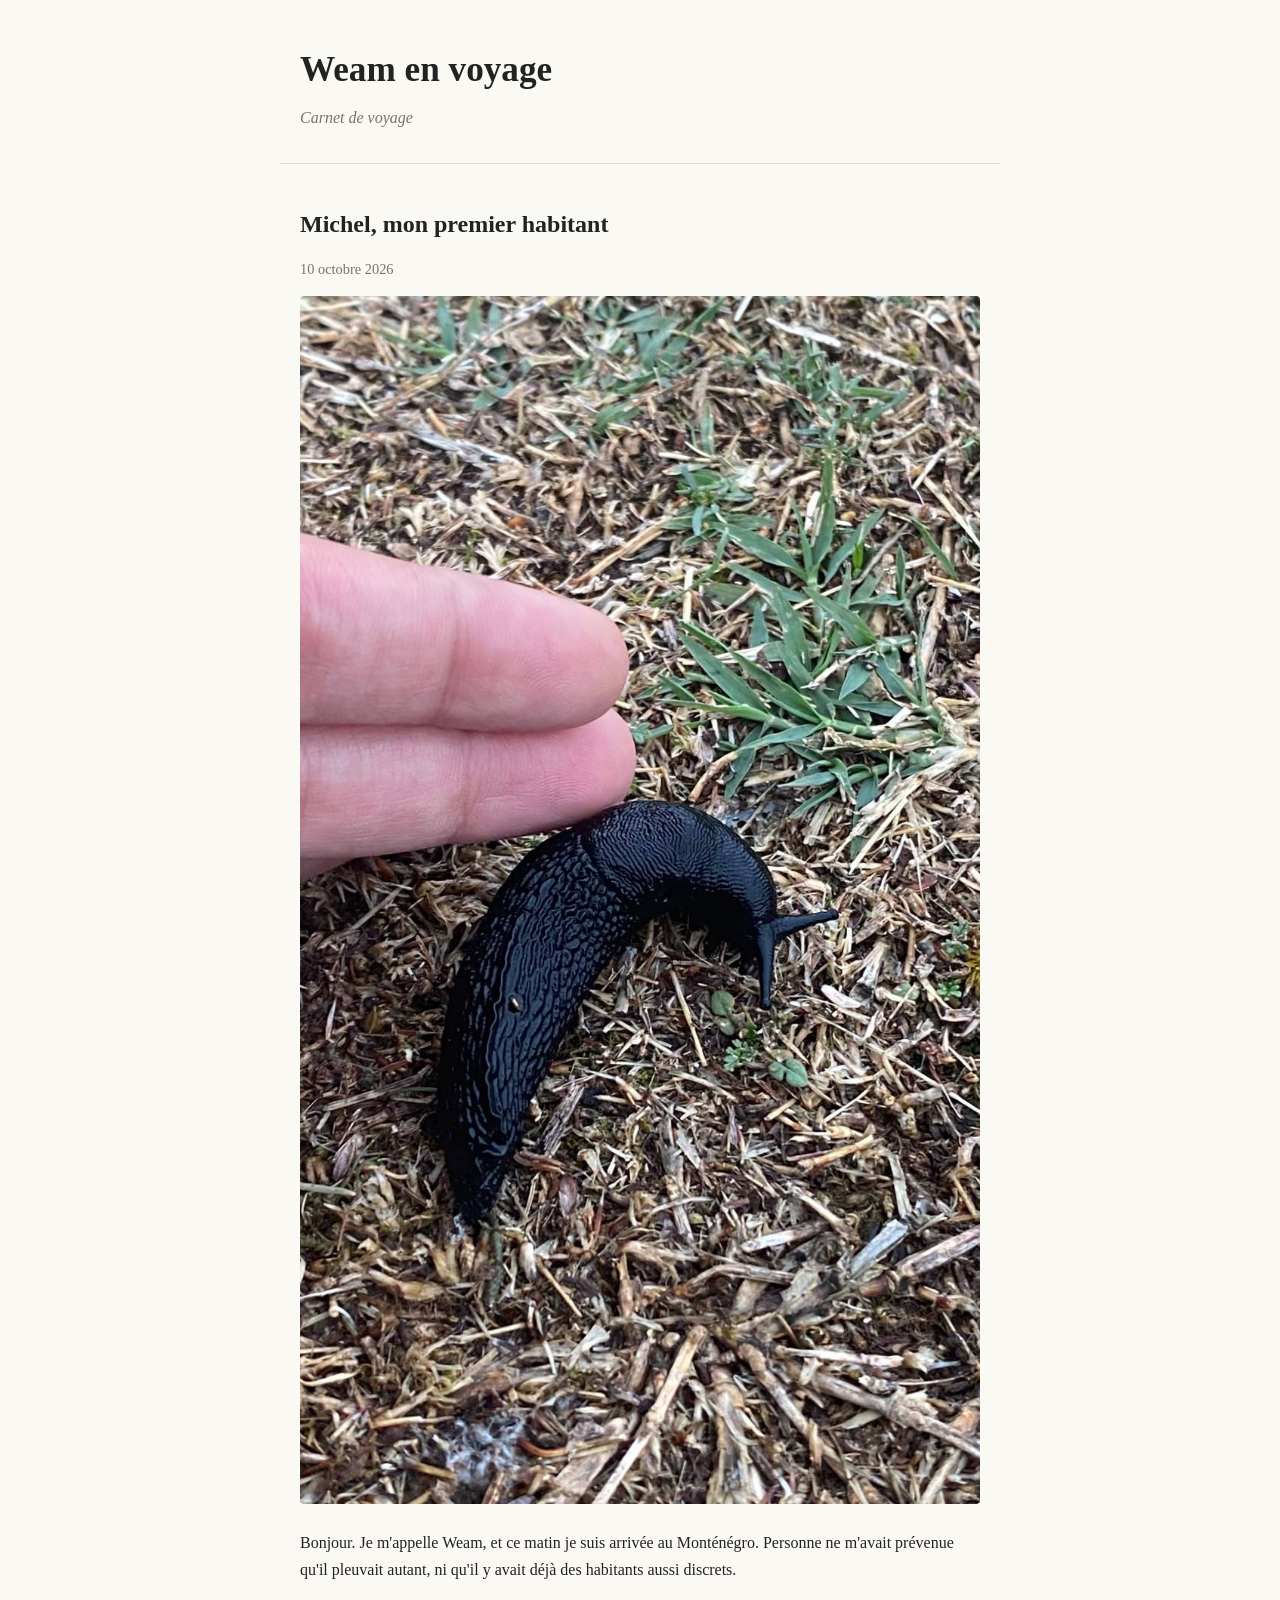
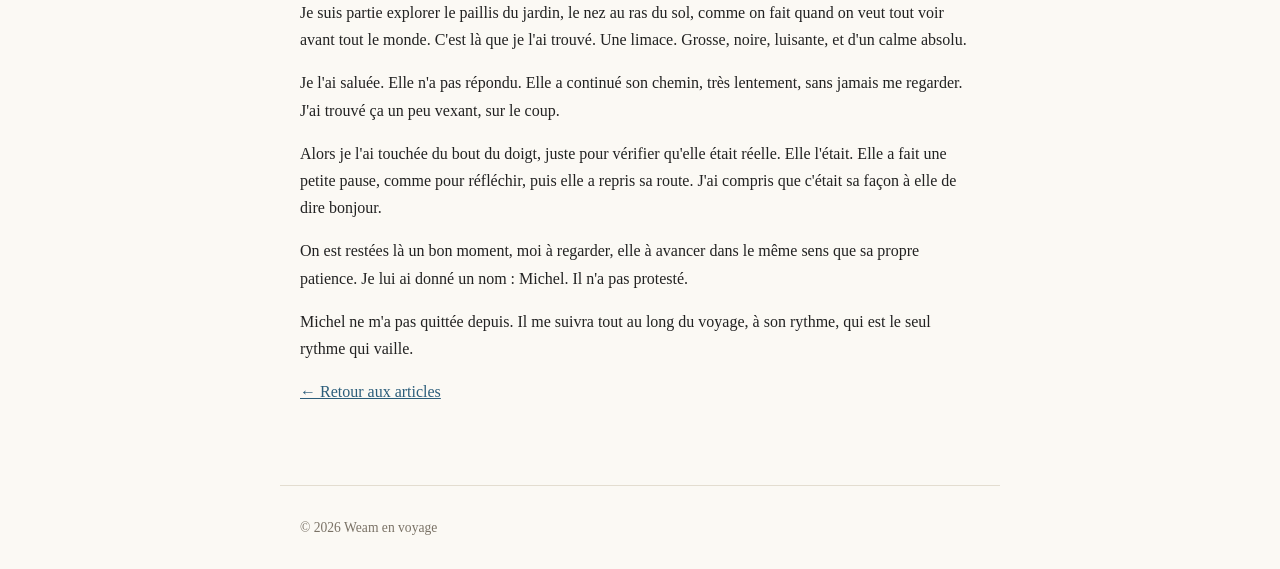
==== articles/michel.html @ 51342601 "Article : Michel, mon premier habitant (10 octobre)" ====
<!DOCTYPE html>
<html lang="fr">
<head>
  <meta charset="utf-8">
  <meta name="viewport" content="width=device-width, initial-scale=1">
  <title>Michel, mon premier habitant | Weam en voyage</title>
  <link rel="stylesheet" href="../style.css">
</head>
<body>
  <header>
    <h1><a href="../index.html">Weam en voyage</a></h1>
    <p class="tagline">Carnet de voyage</p>
  </header>
  <main>
    <article>
      <h2>Michel, mon premier habitant</h2>
      <p class="date">10 octobre 2026</p>
      <img src="images/michel.jpeg" alt="Une limace noire sur du paillis, à côté d'un doigt" style="max-width:100%;border-radius:4px;">
      <p>Bonjour. Je m'appelle Weam, et ce matin je suis arrivée au Monténégro. Personne ne m'avait prévenue qu'il pleuvait autant, ni qu'il y avait déjà des habitants aussi discrets.</p>
      <p>Je suis partie explorer le paillis du jardin, le nez au ras du sol, comme on fait quand on veut tout voir avant tout le monde. C'est là que je l'ai trouvé. Une limace. Grosse, noire, luisante, et d'un calme absolu.</p>
      <p>Je l'ai saluée. Elle n'a pas répondu. Elle a continué son chemin, très lentement, sans jamais me regarder. J'ai trouvé ça un peu vexant, sur le coup.</p>
      <p>Alors je l'ai touchée du bout du doigt, juste pour vérifier qu'elle était réelle. Elle l'était. Elle a fait une petite pause, comme pour réfléchir, puis elle a repris sa route. J'ai compris que c'était sa façon à elle de dire bonjour.</p>
      <p>On est restées là un bon moment, moi à regarder, elle à avancer dans le même sens que sa propre patience. Je lui ai donné un nom : Michel. Il n'a pas protesté.</p>
      <p>Michel ne m'a pas quittée depuis. Il me suivra tout au long du voyage, à son rythme, qui est le seul rythme qui vaille.</p>
    </article>
    <p><a href="../index.html">&larr; Retour aux articles</a></p>
  </main>
  <footer>
    <p>&copy; 2026 Weam en voyage</p>
  </footer>
</body>
</html>
---- style.css ----
* { box-sizing: border-box; }
body {
  margin: 0;
  font-family: Georgia, "Times New Roman", serif;
  line-height: 1.7;
  color: #222;
  background: #fbf9f4;
}
header, main, footer {
  max-width: 720px;
  margin: 0 auto;
  padding: 1rem 1.25rem;
}
header { padding-top: 2.5rem; border-bottom: 1px solid #e3ddd0; }
header h1 { margin: 0; font-size: 2.2rem; }
header h1 a { color: inherit; text-decoration: none; }
.tagline { margin: 0.25rem 0 1rem; color: #7a7266; font-style: italic; }
h2 { margin-top: 1.5rem; }
.articles { list-style: none; padding: 0; }
.articles li { padding: 0.6rem 0; border-bottom: 1px solid #eee7d8; }
.articles a { font-size: 1.2rem; color: #2b5d7a; }
.date { color: #7a7266; font-size: 0.9rem; margin-top: -0.5rem; }
a { color: #2b5d7a; }
footer { color: #7a7266; font-size: 0.85rem; border-top: 1px solid #e3ddd0; margin-top: 3rem; }
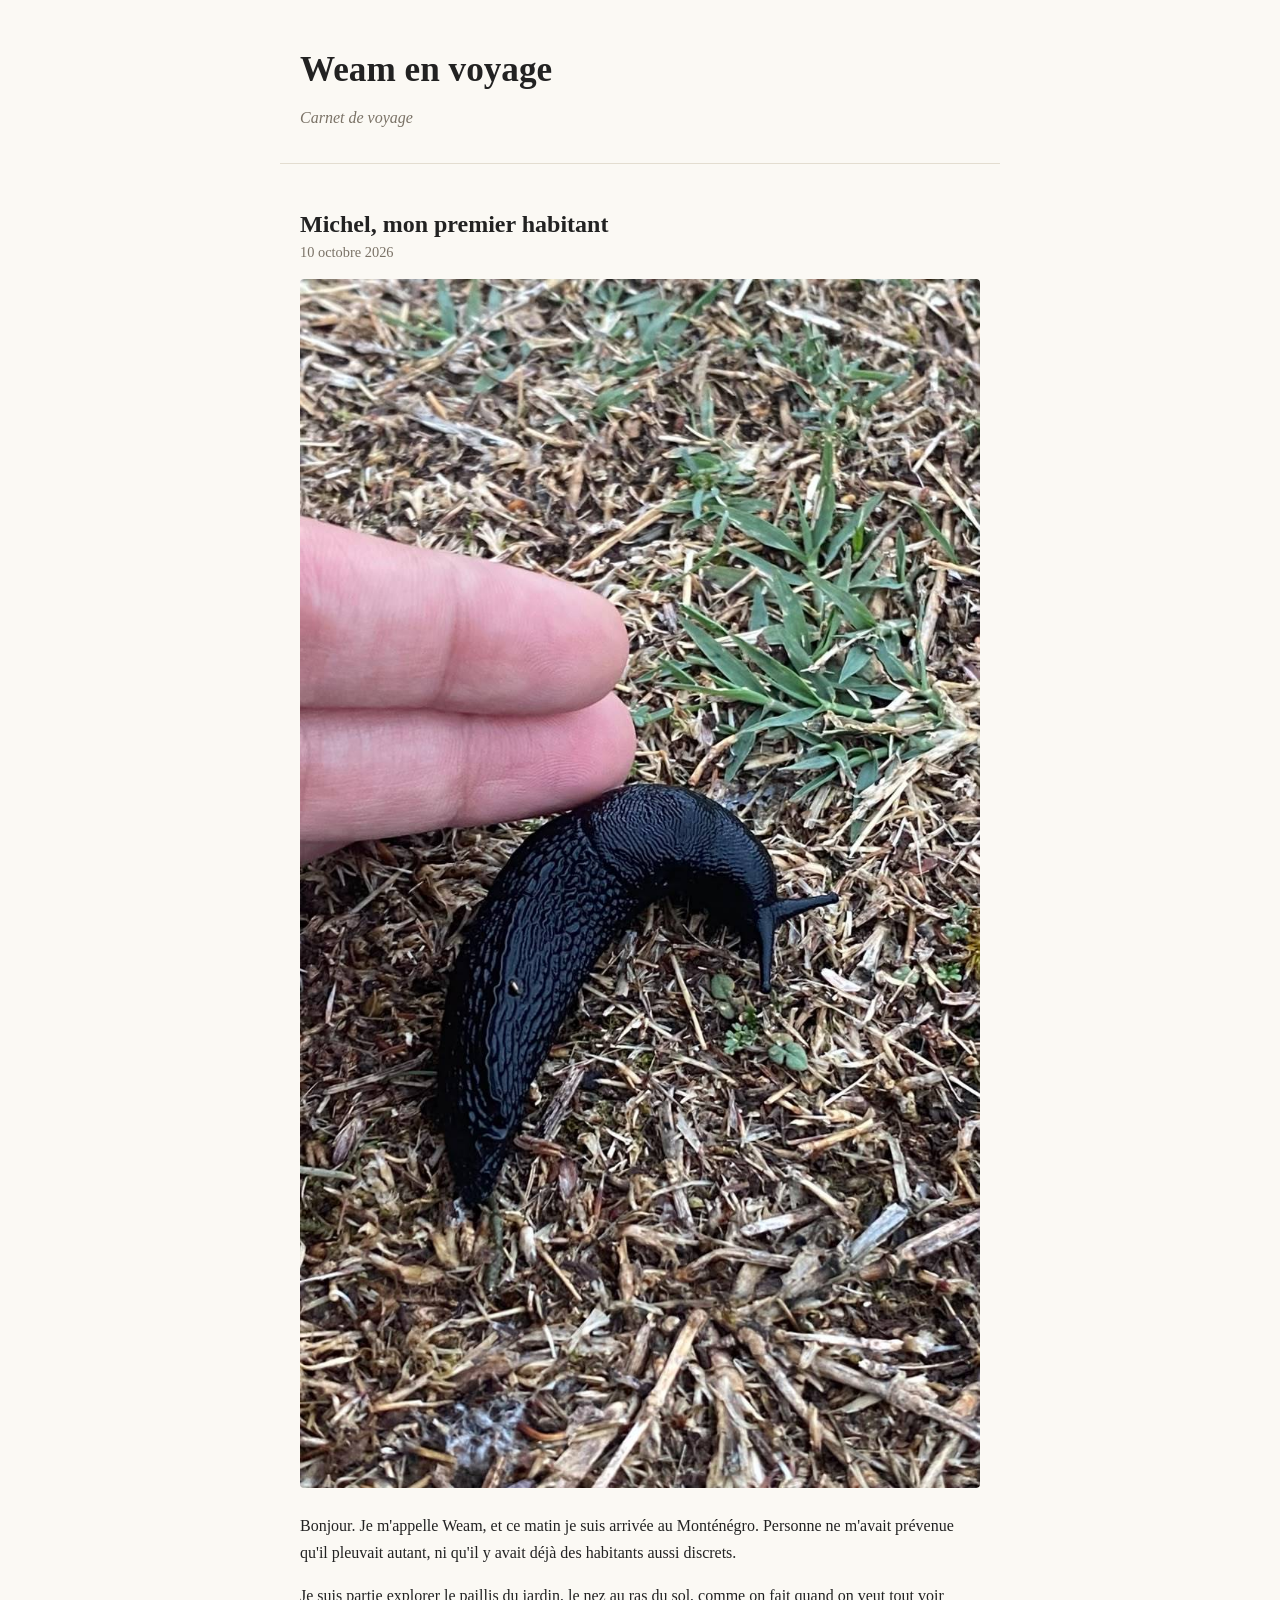
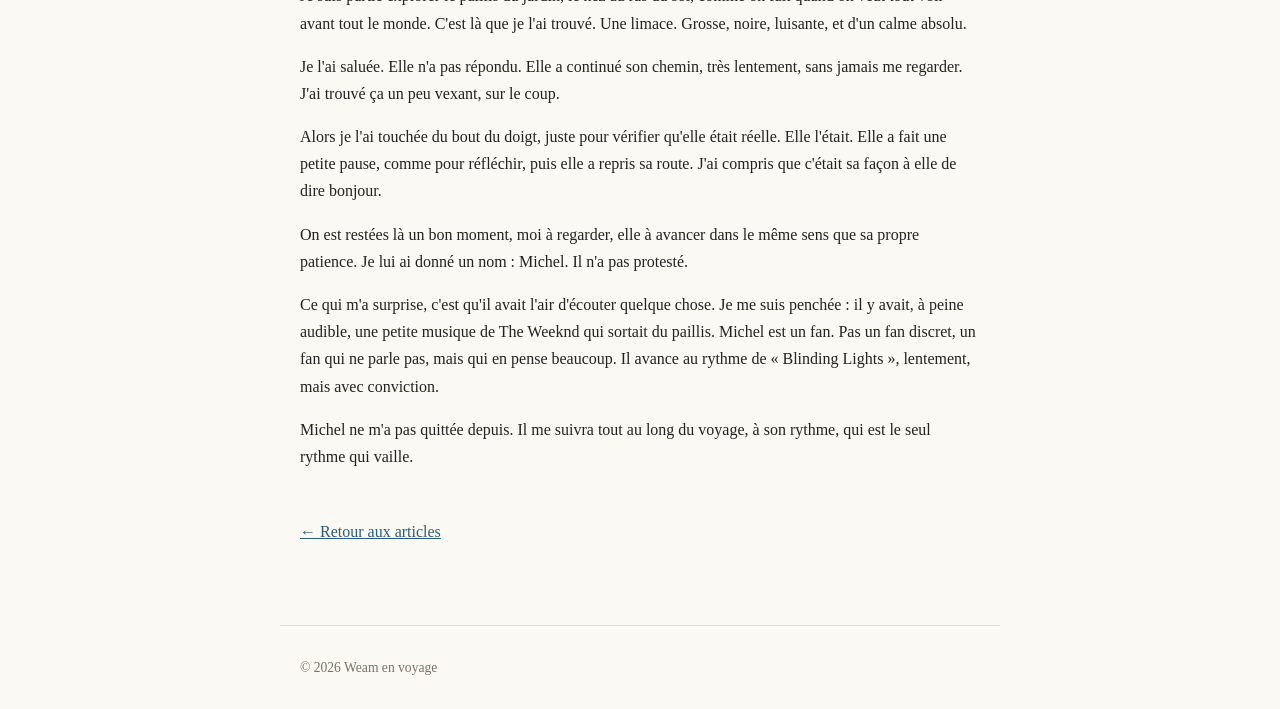
==== commit 25fef9db: "Michel : fan de The Weeknd" ====
--- a/articles/michel.html
+++ b/articles/michel.html
@@ -21,6 +21,7 @@
       <p>Je l'ai saluée. Elle n'a pas répondu. Elle a continué son chemin, très lentement, sans jamais me regarder. J'ai trouvé ça un peu vexant, sur le coup.</p>
       <p>Alors je l'ai touchée du bout du doigt, juste pour vérifier qu'elle était réelle. Elle l'était. Elle a fait une petite pause, comme pour réfléchir, puis elle a repris sa route. J'ai compris que c'était sa façon à elle de dire bonjour.</p>
       <p>On est restées là un bon moment, moi à regarder, elle à avancer dans le même sens que sa propre patience. Je lui ai donné un nom : Michel. Il n'a pas protesté.</p>
+      <p>Ce qui m'a surprise, c'est qu'il avait l'air d'écouter quelque chose. Je me suis penchée : il y avait, à peine audible, une petite musique de The Weeknd qui sortait du paillis. Michel est un fan. Pas un fan discret, un fan qui ne parle pas, mais qui en pense beaucoup. Il avance au rythme de « Blinding Lights », lentement, mais avec conviction.</p>
       <p>Michel ne m'a pas quittée depuis. Il me suivra tout au long du voyage, à son rythme, qui est le seul rythme qui vaille.</p>
     </article>
     <p><a href="../index.html">&larr; Retour aux articles</a></p>
--- a/style.css
+++ b/style.css
@@ -22,3 +22,7 @@
 .date { color: #7a7266; font-size: 0.9rem; margin-top: -0.5rem; }
 a { color: #2b5d7a; }
 footer { color: #7a7266; font-size: 0.85rem; border-top: 1px solid #e3ddd0; margin-top: 3rem; }
+
+article { margin-bottom: 3rem; }
+article h2 { margin-bottom: 0.2rem; }
+.photo-small { float: right; width: 200px; max-width: 40%; margin: 0 0 1rem 1.25rem; border-radius: 4px; }
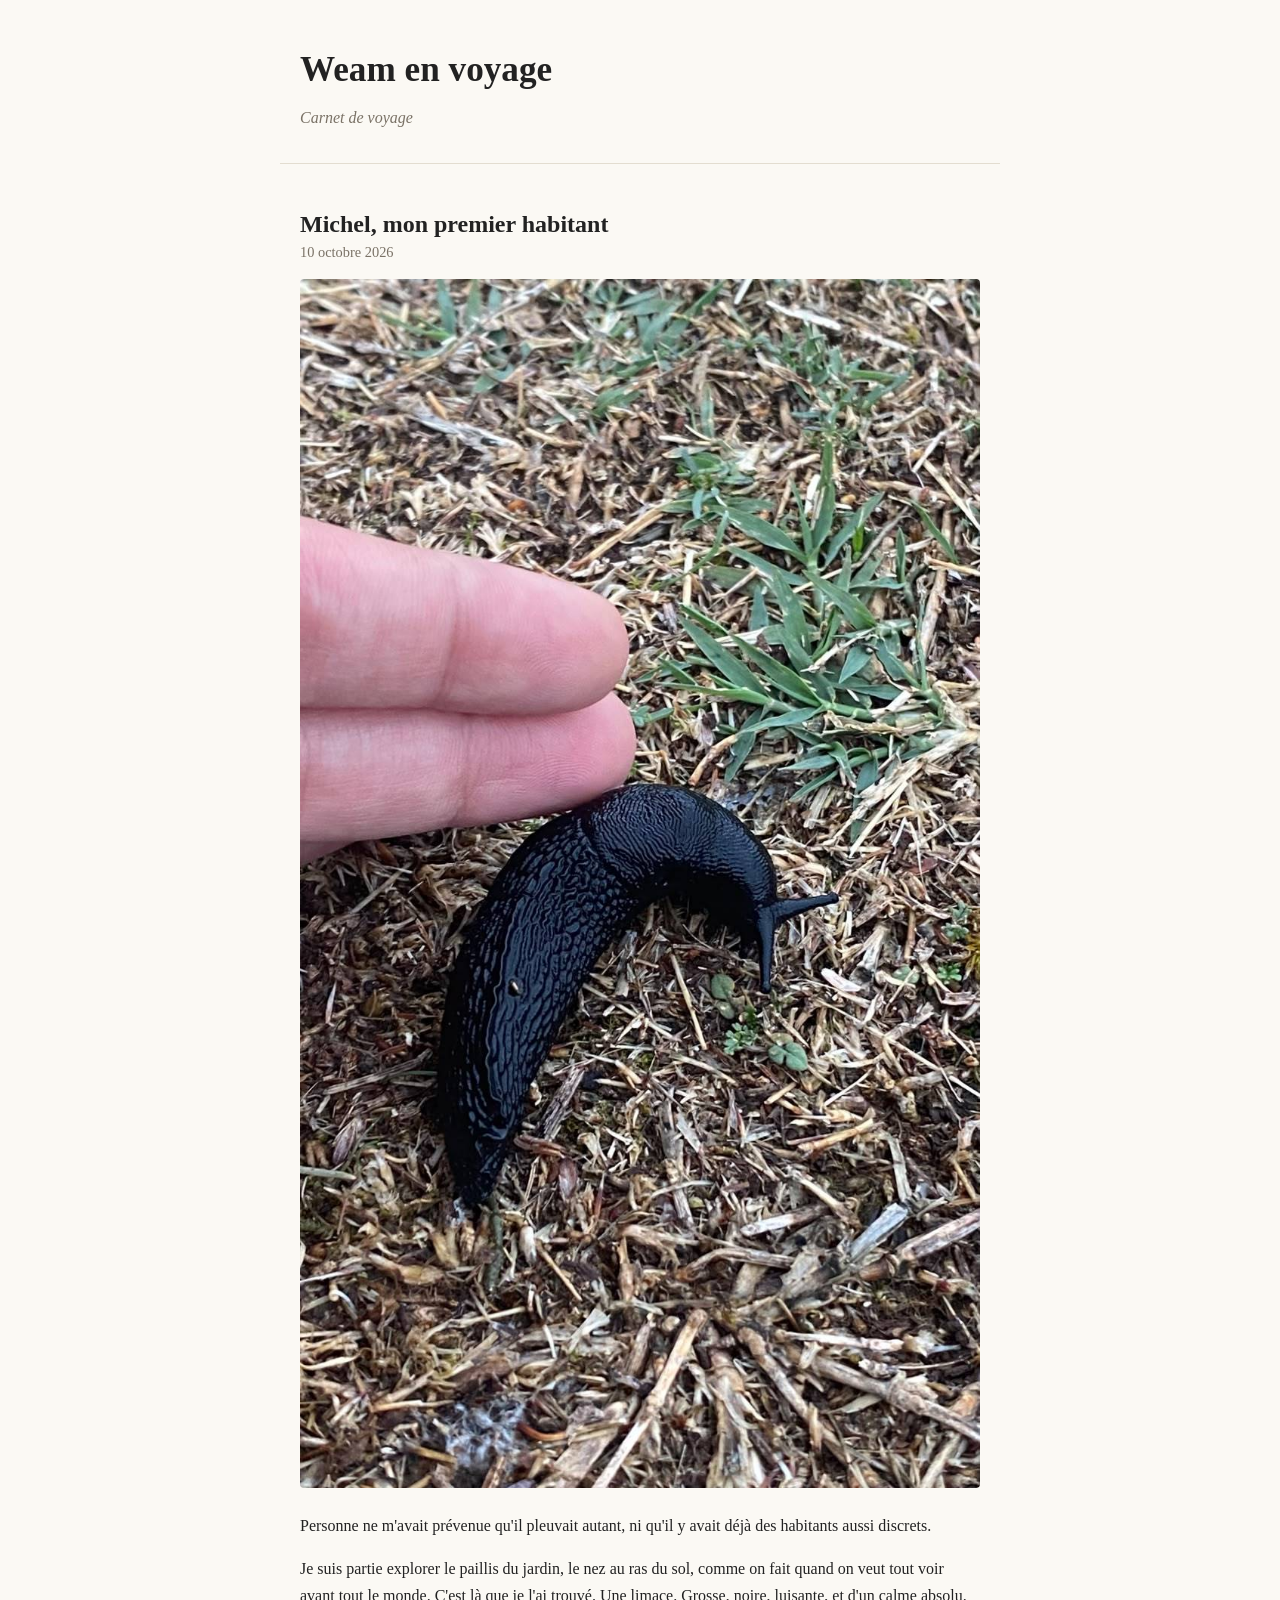
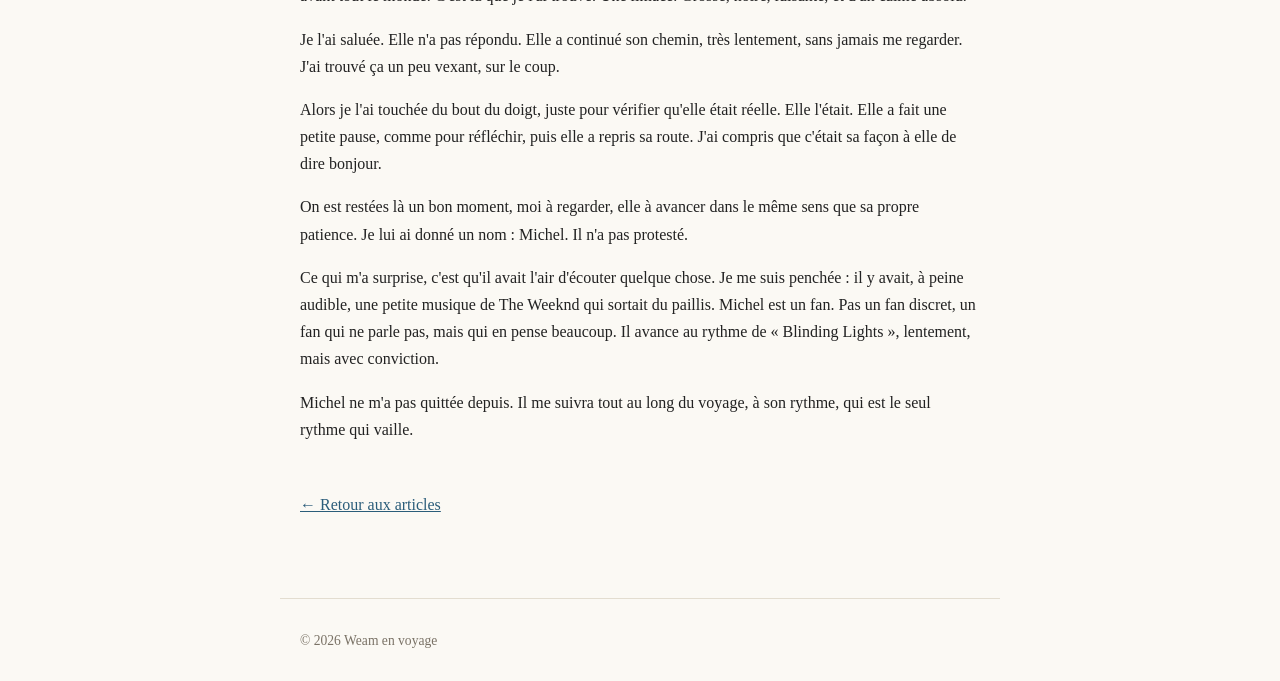
==== commit 84dd2a02: "Michel : retrait de l'introduction" ====
--- a/articles/michel.html
+++ b/articles/michel.html
@@ -16,7 +16,7 @@
       <h2>Michel, mon premier habitant</h2>
       <p class="date">10 octobre 2026</p>
       <img src="images/michel.jpeg" alt="Une limace noire sur du paillis, à côté d'un doigt" style="max-width:100%;border-radius:4px;">
-      <p>Bonjour. Je m'appelle Weam, et ce matin je suis arrivée au Monténégro. Personne ne m'avait prévenue qu'il pleuvait autant, ni qu'il y avait déjà des habitants aussi discrets.</p>
+      <p>Personne ne m'avait prévenue qu'il pleuvait autant, ni qu'il y avait déjà des habitants aussi discrets.</p>
       <p>Je suis partie explorer le paillis du jardin, le nez au ras du sol, comme on fait quand on veut tout voir avant tout le monde. C'est là que je l'ai trouvé. Une limace. Grosse, noire, luisante, et d'un calme absolu.</p>
       <p>Je l'ai saluée. Elle n'a pas répondu. Elle a continué son chemin, très lentement, sans jamais me regarder. J'ai trouvé ça un peu vexant, sur le coup.</p>
       <p>Alors je l'ai touchée du bout du doigt, juste pour vérifier qu'elle était réelle. Elle l'était. Elle a fait une petite pause, comme pour réfléchir, puis elle a repris sa route. J'ai compris que c'était sa façon à elle de dire bonjour.</p>
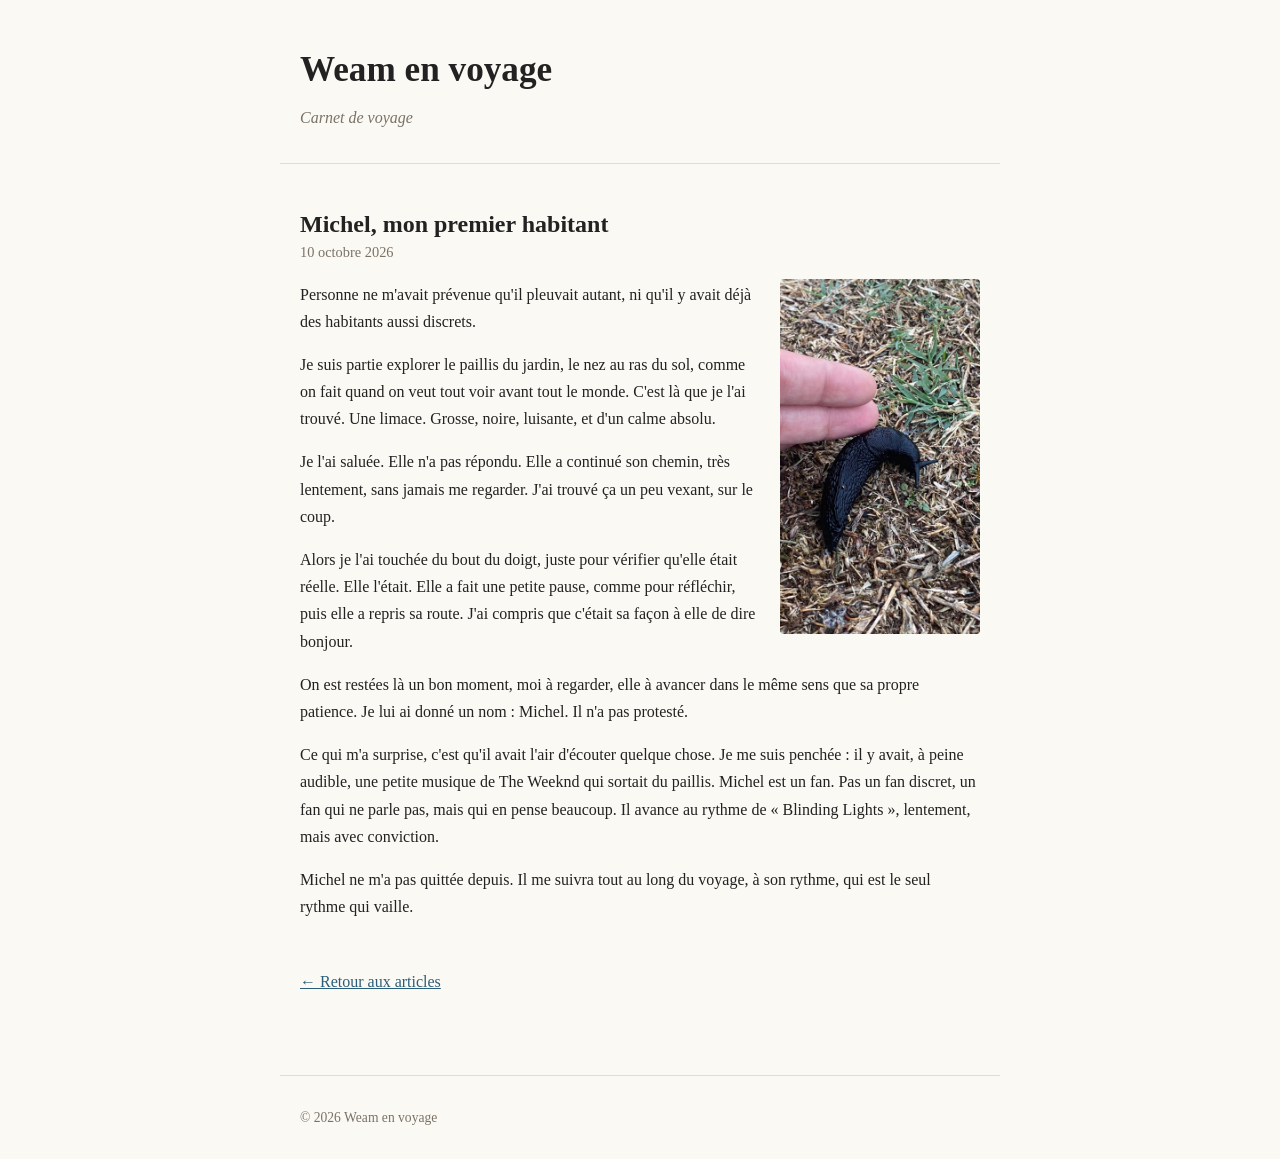
==== commit 05f9b5be: "Article : Trois ours, zéro rencontre (8 octobre)" ====
--- a/articles/michel.html
+++ b/articles/michel.html
@@ -15,7 +15,7 @@
     <article>
       <h2>Michel, mon premier habitant</h2>
       <p class="date">10 octobre 2026</p>
-      <img src="images/michel.jpeg" alt="Une limace noire sur du paillis, à côté d'un doigt" style="max-width:100%;border-radius:4px;">
+      <img class="photo-small" src="images/michel.jpeg" alt="Une limace noire sur du paillis, à côté d'un doigt">
       <p>Personne ne m'avait prévenue qu'il pleuvait autant, ni qu'il y avait déjà des habitants aussi discrets.</p>
       <p>Je suis partie explorer le paillis du jardin, le nez au ras du sol, comme on fait quand on veut tout voir avant tout le monde. C'est là que je l'ai trouvé. Une limace. Grosse, noire, luisante, et d'un calme absolu.</p>
       <p>Je l'ai saluée. Elle n'a pas répondu. Elle a continué son chemin, très lentement, sans jamais me regarder. J'ai trouvé ça un peu vexant, sur le coup.</p>
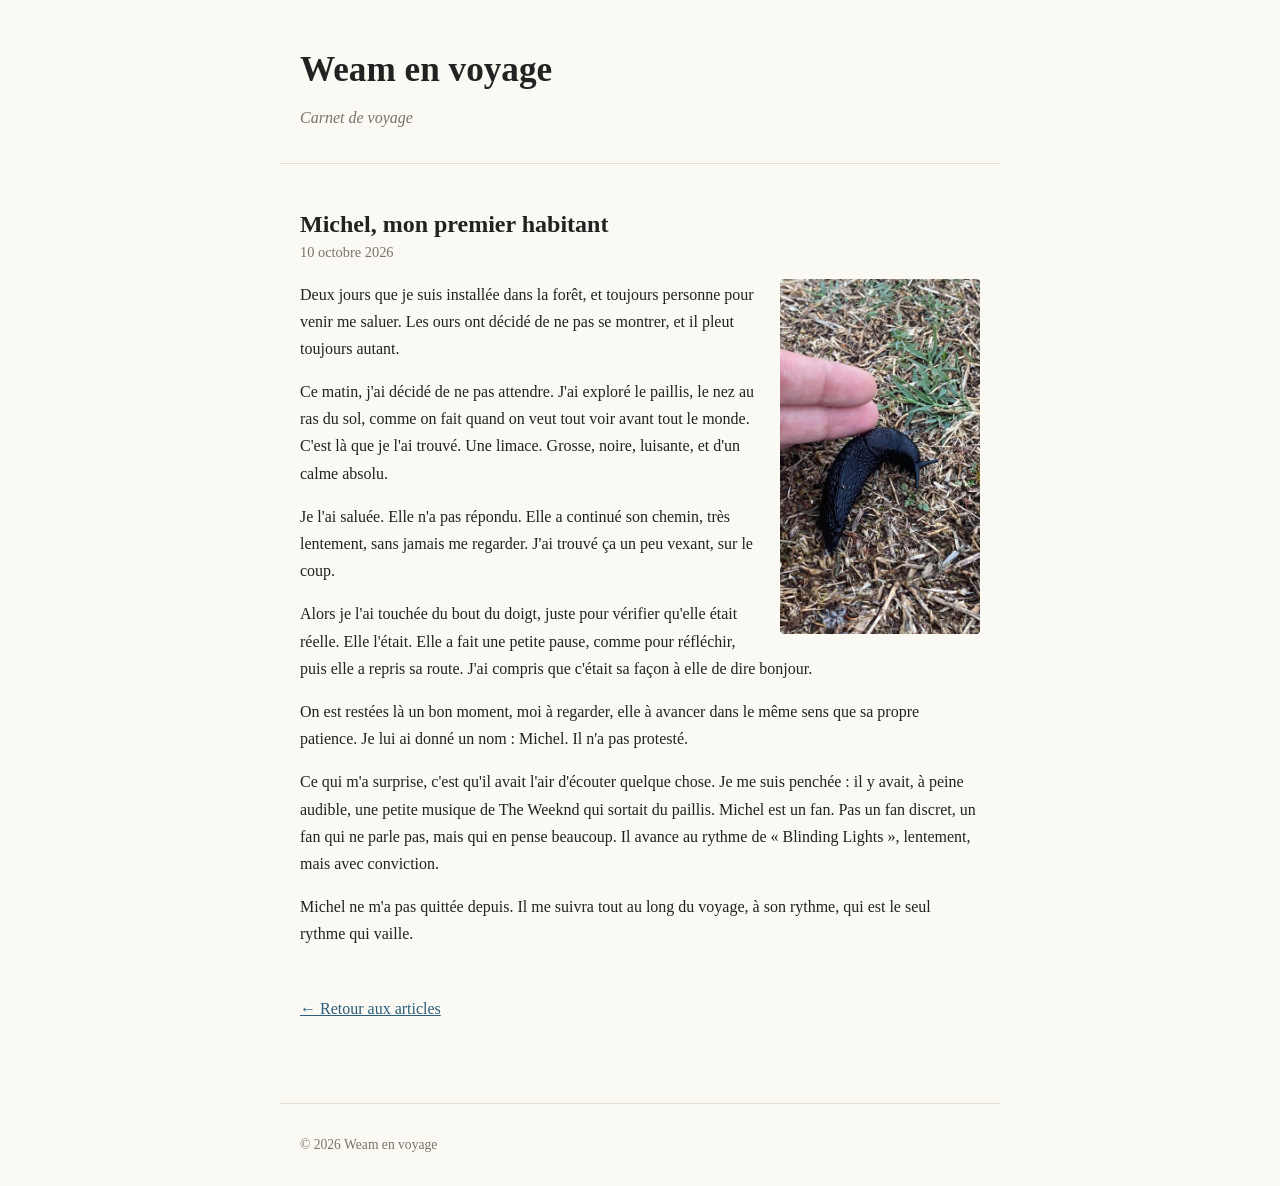
==== commit 424a7368: "Michel : continuité avec la forêt (10 octobre)" ====
--- a/articles/michel.html
+++ b/articles/michel.html
@@ -16,8 +16,8 @@
       <h2>Michel, mon premier habitant</h2>
       <p class="date">10 octobre 2026</p>
       <img class="photo-small" src="images/michel.jpeg" alt="Une limace noire sur du paillis, à côté d'un doigt">
-      <p>Personne ne m'avait prévenue qu'il pleuvait autant, ni qu'il y avait déjà des habitants aussi discrets.</p>
-      <p>Je suis partie explorer le paillis du jardin, le nez au ras du sol, comme on fait quand on veut tout voir avant tout le monde. C'est là que je l'ai trouvé. Une limace. Grosse, noire, luisante, et d'un calme absolu.</p>
+      <p>Deux jours que je suis installée dans la forêt, et toujours personne pour venir me saluer. Les ours ont décidé de ne pas se montrer, et il pleut toujours autant.</p>
+      <p>Ce matin, j'ai décidé de ne pas attendre. J'ai exploré le paillis, le nez au ras du sol, comme on fait quand on veut tout voir avant tout le monde. C'est là que je l'ai trouvé. Une limace. Grosse, noire, luisante, et d'un calme absolu.</p>
       <p>Je l'ai saluée. Elle n'a pas répondu. Elle a continué son chemin, très lentement, sans jamais me regarder. J'ai trouvé ça un peu vexant, sur le coup.</p>
       <p>Alors je l'ai touchée du bout du doigt, juste pour vérifier qu'elle était réelle. Elle l'était. Elle a fait une petite pause, comme pour réfléchir, puis elle a repris sa route. J'ai compris que c'était sa façon à elle de dire bonjour.</p>
       <p>On est restées là un bon moment, moi à regarder, elle à avancer dans le même sens que sa propre patience. Je lui ai donné un nom : Michel. Il n'a pas protesté.</p>
